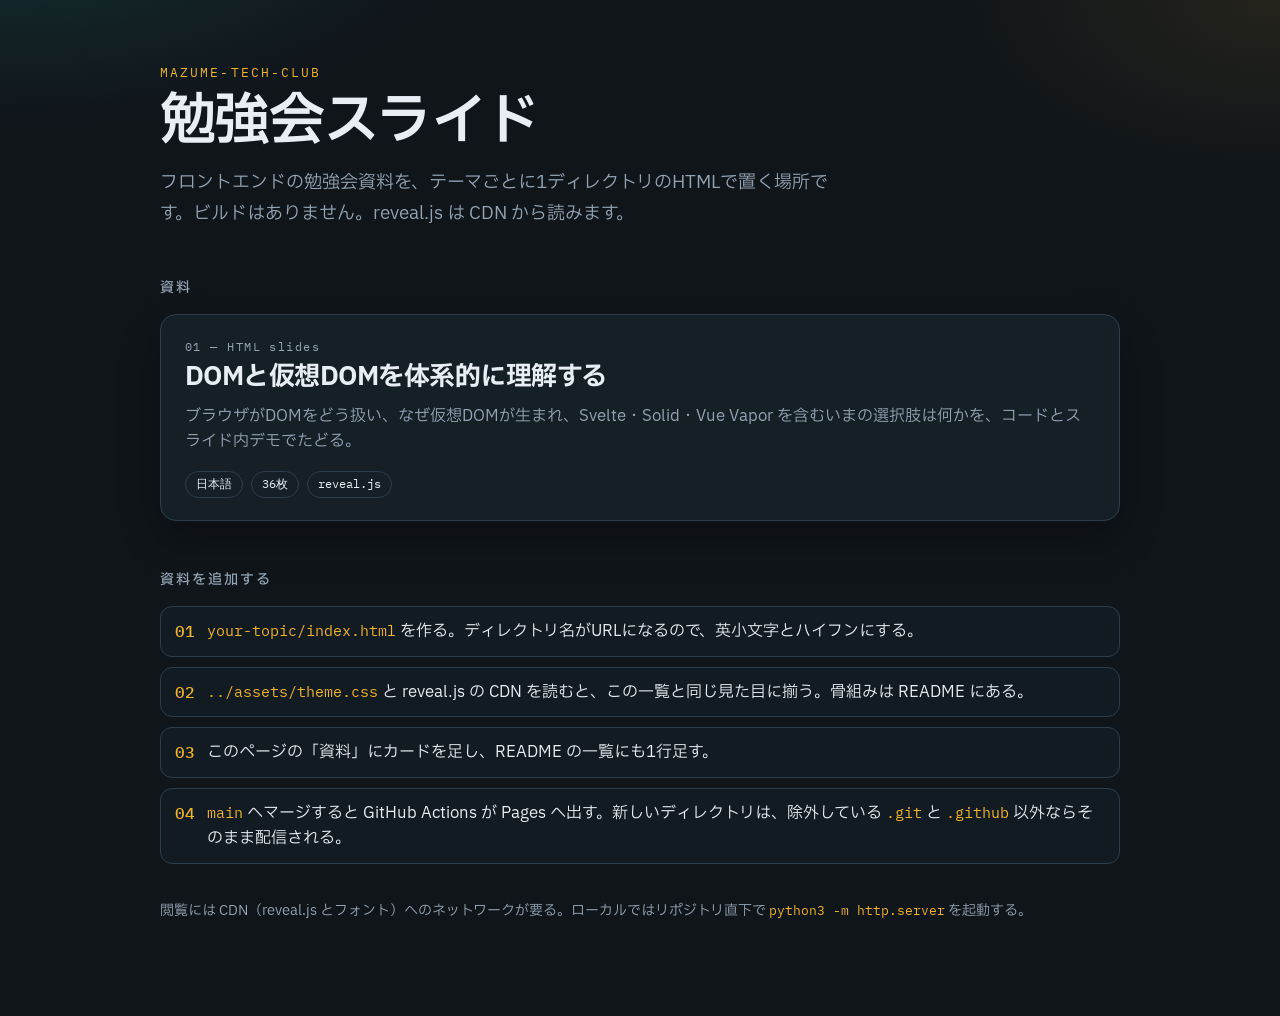
==== index.html @ 7d60ec31 "DOMと仮想DOMの勉強会スライドを追加する 資料ごとのディレクトリ、一覧ページ、GitHub Pages用の静的配信ワークフローを置く。  Co-authored-by: Mun-Y <M-Yana" ====
<!DOCTYPE html>
<html lang="ja">
  <head>
    <meta charset="utf-8" />
    <meta name="viewport" content="width=device-width, initial-scale=1" />
    <title>勉強会スライド — mazume-tech-club</title>
    <meta
      name="description"
      content="mazume-tech-club の勉強会スライド一覧。資料ごとにディレクトリを分けた静的HTMLです。"
    />
    <link rel="icon" href="assets/favicon.svg" type="image/svg+xml" />
    <link rel="preconnect" href="https://fonts.googleapis.com" />
    <link rel="preconnect" href="https://fonts.gstatic.com" crossorigin />
    <link
      href="https://fonts.googleapis.com/css2?family=IBM+Plex+Mono:wght@400;500;600&family=IBM+Plex+Sans+JP:wght@400;500;600;700&display=swap"
      rel="stylesheet"
    />
    <link rel="stylesheet" href="assets/theme.css" />
  </head>
  <body class="catalog">
    <div class="catalog-wrap">
      <p class="brand">mazume-tech-club</p>
      <h1>勉強会スライド</h1>
      <p class="lede">
        フロントエンドの勉強会資料を、テーマごとに1ディレクトリのHTMLで置く場所です。ビルドはありません。reveal.js
        は CDN から読みます。
      </p>

      <h2>資料</h2>
      <a class="card" href="dom-virtual-dom/">
        <p class="card-kicker">01 — HTML slides</p>
        <h3>DOMと仮想DOMを体系的に理解する</h3>
        <p>
          ブラウザがDOMをどう扱い、なぜ仮想DOMが生まれ、Svelte・Solid・Vue Vapor
          を含むいまの選択肢は何かを、コードとスライド内デモでたどる。
        </p>
        <div class="card-meta">
          <span class="chip">日本語</span>
          <span class="chip">36枚</span>
          <span class="chip">reveal.js</span>
        </div>
      </a>

      <h2>資料を追加する</h2>
      <ol class="steps">
        <li>
          <b>01</b>
          <span>
            <code>your-topic/index.html</code> を作る。ディレクトリ名がURLになるので、英小文字とハイフンにする。
          </span>
        </li>
        <li>
          <b>02</b>
          <span>
            <code>../assets/theme.css</code> と reveal.js の CDN を読むと、この一覧と同じ見た目に揃う。骨組みは README にある。
          </span>
        </li>
        <li>
          <b>03</b>
          <span>このページの「資料」にカードを足し、README の一覧にも1行足す。</span>
        </li>
        <li>
          <b>04</b>
          <span>
            <code>main</code> へマージすると GitHub Actions が Pages へ出す。新しいディレクトリは、除外している
            <code>.git</code> と <code>.github</code> 以外ならそのまま配信される。
          </span>
        </li>
      </ol>

      <p class="catalog-foot">
        閲覧には CDN（reveal.js とフォント）へのネットワークが要る。ローカルではリポジトリ直下で
        <code>python3 -m http.server</code> を起動する。
      </p>
    </div>
  </body>
</html>
---- assets/theme.css ----
:root {
  --bg: #10151a;
  --bg-raise: #172128;
  --text: #e7eef4;
  --muted: #93a4b4;
  --line: #2c3e4b;
  --amber: #f0b429;
  --teal: #2ec4b6;
  --coral: #ff7a59;
  --violet: #c3b4ff;
  --code: #10181e;
  --ink: #1c1404;
  --shadow: 0 18px 40px rgba(0, 0, 0, 0.28);
  color-scheme: dark;
}

* { box-sizing: border-box; }

html, body { margin: 0; }

body {
  background: var(--bg);
  color: var(--text);
  font-family: "IBM Plex Sans JP", "Hiragino Sans", "Noto Sans JP", sans-serif;
}

a { color: var(--teal); }

:focus-visible {
  outline: 2px solid var(--amber);
  outline-offset: 3px;
}

/* ---------- catalog ---------- */

.catalog {
  min-height: 100vh;
  background:
    radial-gradient(900px 420px at 0% -10%, rgba(46, 196, 182, 0.16), transparent 55%),
    radial-gradient(680px 360px at 100% 0%, rgba(240, 180, 41, 0.09), transparent 50%),
    var(--bg);
}

.catalog-wrap {
  width: min(960px, calc(100% - 40px));
  margin: 0 auto;
  padding: 64px 0 80px;
}

.brand {
  margin: 0 0 8px;
  font-family: "IBM Plex Mono", ui-monospace, monospace;
  font-size: 13px;
  letter-spacing: 0.16em;
  text-transform: uppercase;
  color: var(--amber);
}

.catalog h1 {
  margin: 0 0 12px;
  font-size: clamp(36px, 5vw, 56px);
  line-height: 1.2;
  letter-spacing: -0.03em;
  font-weight: 600;
}

.lede {
  max-width: 42rem;
  margin: 0;
  color: var(--muted);
  font-size: 18px;
  line-height: 1.7;
}

.catalog h2 {
  margin: 48px 0 16px;
  font-size: 14px;
  letter-spacing: 0.14em;
  text-transform: uppercase;
  color: var(--muted);
  font-weight: 500;
}

.card {
  display: block;
  text-decoration: none;
  color: inherit;
  background: rgba(23, 33, 40, 0.86);
  border: 1px solid var(--line);
  border-radius: 16px;
  padding: 22px 24px;
  box-shadow: var(--shadow);
}

.card:hover { border-color: var(--teal); }

.card-kicker {
  margin: 0 0 8px;
  font-family: "IBM Plex Mono", ui-monospace, monospace;
  font-size: 12px;
  letter-spacing: 0.12em;
  color: var(--teal);
}

.card h3 {
  margin: 0 0 8px;
  font-size: 26px;
  letter-spacing: -0.02em;
}

.card p { margin: 0; color: var(--muted); line-height: 1.6; }

.card-meta {
  display: flex;
  flex-wrap: wrap;
  gap: 8px;
  margin-top: 16px;
}

.chip {
  font-family: "IBM Plex Mono", ui-monospace, monospace;
  font-size: 12px;
  color: var(--text);
  border: 1px solid var(--line);
  border-radius: 999px;
  padding: 4px 10px;
}

.steps {
  margin: 0;
  padding: 0;
  list-style: none;
  display: grid;
  gap: 10px;
}

.steps li {
  display: grid;
  grid-template-columns: auto 1fr;
  gap: 12px;
  align-items: start;
  background: rgba(23, 33, 40, 0.55);
  border: 1px solid var(--line);
  border-radius: 12px;
  padding: 12px 14px;
  line-height: 1.55;
}

.steps b {
  font-family: "IBM Plex Mono", ui-monospace, monospace;
  color: var(--amber);
  font-weight: 500;
}

.catalog code, .steps code {
  font-family: "IBM Plex Mono", ui-monospace, monospace;
  font-size: 0.92em;
  color: var(--amber);
}

.catalog-foot {
  margin-top: 36px;
  color: var(--muted);
  font-size: 14px;
  line-height: 1.6;
}

/* ---------- deck ---------- */

.deck .reveal {
  font-family: "IBM Plex Sans JP", "Hiragino Sans", "Noto Sans JP", sans-serif;
  color: var(--text);
  background:
    radial-gradient(900px 420px at 0% -10%, rgba(46, 196, 182, 0.14), transparent 55%),
    radial-gradient(700px 380px at 100% 0%, rgba(240, 180, 41, 0.08), transparent 50%),
    var(--bg);
}

.deck .reveal .slides { text-align: left; }

.deck .reveal .slides section {
  position: relative;
  padding: 36px 52px 32px;
  box-sizing: border-box;
}

.deck .reveal .slides section::before {
  content: "";
  position: absolute;
  left: 0;
  right: 0;
  top: 0;
  height: 3px;
  background: linear-gradient(90deg, var(--teal), var(--amber));
}

.deck .reveal h1,
.deck .reveal h2,
.deck .reveal h3 {
  margin: 0 0 14px;
  font-family: inherit;
  font-weight: 600;
  letter-spacing: -0.03em;
  text-transform: none;
  color: var(--text);
  line-height: 1.25;
}

.deck .reveal h1 { font-size: 52px; }
.deck .reveal h2 { font-size: 34px; }
.deck .reveal h3 { font-size: 18px; margin: 0 0 8px; color: var(--text); }

.deck .reveal p,
.deck .reveal li {
  font-size: 22px;
  line-height: 1.45;
}

.deck .reveal ul,
.deck .reveal ol {
  display: block;
  margin: 0;
  padding-left: 1.15em;
}

.deck .reveal li { margin: 0.22em 0; }
.deck .reveal li + li { margin-top: 0.28em; }

.deck .reveal section.dense p,
.deck .reveal section.dense li,
.deck .reveal section.dense td,
.deck .reveal section.dense th {
  font-size: 17px;
  line-height: 1.4;
}

.deck .reveal section.dense h2 { font-size: 30px; margin-bottom: 10px; }

.kicker {
  margin: 0 0 8px;
  font-family: "IBM Plex Mono", ui-monospace, monospace;
  font-size: 13px;
  letter-spacing: 0.14em;
  text-transform: uppercase;
  color: var(--amber);
}

.kicker span { color: var(--teal); margin-right: 8px; }

.small, .source {
  font-size: 15px !important;
  line-height: 1.45 !important;
  color: var(--muted);
}

.source { margin-top: 10px; }

.deck .reveal strong { color: white; font-weight: 600; }

.deck .reveal :not(pre) > code {
  font-family: "IBM Plex Mono", ui-monospace, monospace;
  font-size: 0.84em;
  color: var(--amber);
  background: rgba(240, 180, 41, 0.08);
  padding: 0.05em 0.35em;
  border-radius: 4px;
}

.cols {
  display: grid;
  grid-template-columns: 1fr 1fr;
  gap: 22px;
  align-items: start;
  min-height: 0;
}

.cols-3 {
  display: grid;
  grid-template-columns: repeat(3, 1fr);
  gap: 14px;
}

.stack { display: grid; gap: 10px; }

.callout {
  margin: 12px 0 0;
  border-left: 3px solid var(--amber);
  background: rgba(240, 180, 41, 0.07);
  padding: 10px 14px;
  border-radius: 0 10px 10px 0;
  font-size: 18px !important;
}

.callout.teal { border-left-color: var(--teal); background: rgba(46, 196, 182, 0.08); }
.callout.coral { border-left-color: var(--coral); background: rgba(255, 122, 89, 0.08); }

.panel {
  background: rgba(16, 24, 30, 0.72);
  border: 1px solid var(--line);
  border-radius: 14px;
  padding: 14px 16px 12px;
  min-width: 0;
}

.panel.hot { border-top: 3px solid var(--coral); }
.panel.ok { border-top: 3px solid var(--teal); }
.panel.mid { border-top: 3px solid var(--amber); }
.panel.alt { border-top: 3px solid var(--violet); }

.pipe {
  list-style: none;
  display: grid;
  grid-template-columns: repeat(6, 1fr);
  gap: 10px;
  margin: 8px 0 0;
  padding: 0;
}

.pipe li {
  background: var(--bg-raise);
  border: 1px solid var(--line);
  border-top: 3px solid var(--teal);
  border-radius: 12px;
  padding: 12px 10px;
  min-height: 168px;
}

.pipe li:nth-child(4) { border-top-color: var(--amber); }
.pipe li:nth-child(5) { border-top-color: var(--coral); }
.pipe li:nth-child(6) { border-top-color: var(--violet); }

.pipe b, .pipe em, .pipe small {
  display: block;
}

.pipe b {
  margin: 8px 0 6px;
  font-size: 18px;
  font-weight: 600;
}

.pipe em {
  font-style: normal;
  color: var(--muted);
  font-size: 14px;
  line-height: 1.4;
}

.pipe small {
  margin-bottom: 2px;
  font-family: "IBM Plex Mono", ui-monospace, monospace;
  color: var(--amber);
  font-size: 12px;
}

.tree {
  font-family: "IBM Plex Mono", ui-monospace, monospace;
  font-size: 16px;
  line-height: 1.35;
}

.branch {
  margin-left: 18px;
  padding-left: 14px;
  border-left: 1px solid var(--line);
}

.node {
  display: inline-block;
  margin: 4px 0;
  padding: 3px 9px;
  border: 1px solid var(--line);
  border-radius: 8px;
  background: var(--bg-raise);
}

.node.doc { color: var(--violet); border-color: rgba(195, 180, 255, 0.45); }
.node.el { color: var(--teal); border-color: rgba(46, 196, 182, 0.45); }
.node.text { color: var(--amber); border-color: rgba(240, 180, 41, 0.45); }
.node.dim { color: var(--muted); }

.deck .reveal table {
  width: 100%;
  border-collapse: collapse;
  font-size: 18px;
  margin: 0;
}

.deck .reveal th,
.deck .reveal td {
  border-bottom: 1px solid var(--line);
  padding: 7px 8px;
  text-align: left;
  vertical-align: top;
}

.deck .reveal th {
  color: var(--amber);
  font-weight: 600;
  font-size: 14px;
  letter-spacing: 0.04em;
}

.deck .reveal pre {
  width: 100%;
  margin: 0;
  box-shadow: none;
}

.deck .reveal pre code,
.deck .reveal .hljs {
  font-family: "IBM Plex Mono", ui-monospace, monospace;
  font-size: 14.5px;
  line-height: 1.42;
  background: var(--code);
  color: #e6edf3;
  border: 1px solid #24323c;
  border-radius: 12px;
  padding: 14px 16px;
  max-height: none;
  white-space: pre;
  overflow-x: auto;
}

.deck .reveal section.dense pre code,
.deck .reveal section.dense .hljs {
  font-size: 13px;
  line-height: 1.38;
  padding: 12px 14px;
}

.checks { list-style: none; padding: 0; margin: 0; display: grid; gap: 10px; }
.checks li {
  display: grid;
  grid-template-columns: auto 1fr;
  gap: 12px;
  align-items: start;
  background: rgba(23, 33, 40, 0.65);
  border: 1px solid var(--line);
  border-radius: 12px;
  padding: 10px 14px;
  margin: 0;
}
.checks i {
  font-style: normal;
  font-family: "IBM Plex Mono", ui-monospace, monospace;
  color: var(--amber);
  font-size: 14px;
  padding-top: 4px;
}

.title-grid {
  display: grid;
  grid-template-columns: 1.35fr 0.65fr;
  gap: 28px;
  align-items: center;
  margin-top: 36px;
}

.title-slide h1 { font-size: 58px; margin-bottom: 16px; }
.title-slide .lede { font-size: 22px; color: var(--muted); max-width: 36rem; }

.title-art { width: 100%; height: auto; }

.links { list-style: none; padding: 0; margin: 0; display: grid; gap: 7px; }
.links li { margin: 0; font-size: 16px; }
.links a { text-decoration: none; }
.links a:hover { text-decoration: underline; }
.links small {
  display: block;
  color: var(--muted);
  font-family: "IBM Plex Mono", ui-monospace, monospace;
  font-size: 11px;
  line-height: 1.3;
}

.sandbox form, .controls {
  display: flex;
  gap: 8px;
  align-items: center;
}

.sandbox input[type="text"] {
  flex: 1;
  min-width: 0;
  font: inherit;
  font-size: 16px;
  color: var(--text);
  background: var(--code);
  border: 1px solid var(--line);
  border-radius: 10px;
  padding: 8px 12px;
}

.btn {
  font: inherit;
  font-size: 15px;
  font-weight: 600;
  color: var(--ink);
  background: var(--amber);
  border: 1px solid transparent;
  border-radius: 999px;
  padding: 8px 14px;
  cursor: pointer;
}

.btn.ghost {
  color: var(--text);
  background: transparent;
  border-color: var(--line);
  font-weight: 500;
}

.btn:hover { filter: brightness(1.05); }

.sandbox ul, .vlist {
  list-style: none;
  margin: 10px 0 0;
  padding: 0;
  max-height: 250px;
  overflow: auto;
}

.sandbox li {
  padding: 7px 2px;
  border-bottom: 1px solid var(--line);
  font-size: 18px;
}

.sandbox li.done {
  color: var(--muted);
  text-decoration: line-through;
}

.vrow {
  display: flex;
  align-items: center;
  gap: 10px;
  padding: 7px 2px;
  border-bottom: 1px solid var(--line);
  font-size: 18px;
}

.vid {
  width: 2.4em;
  font-family: "IBM Plex Mono", ui-monospace, monospace;
  font-size: 14px;
  color: var(--amber);
}

.vlabel { flex: 1; }

.vrow input { width: 18px; height: 18px; accent-color: var(--teal); }

.order {
  margin: 0 0 10px;
  font-family: "IBM Plex Mono", ui-monospace, monospace;
  font-size: 14px !important;
  color: var(--muted);
}

.deck .reveal .progress { height: 4px; color: var(--amber); }
.deck .reveal .progress span { background: var(--amber); }
.deck .reveal .slide-number {
  background: transparent;
  font-family: "IBM Plex Mono", ui-monospace, monospace;
  font-size: 14px;
  color: var(--muted);
}
.deck .reveal .controls { color: var(--teal); }

@media (max-width: 720px) {
  .catalog-wrap { width: min(960px, calc(100% - 28px)); padding-top: 36px; }
  .title-grid, .cols, .cols-3, .pipe { grid-template-columns: 1fr; }
}
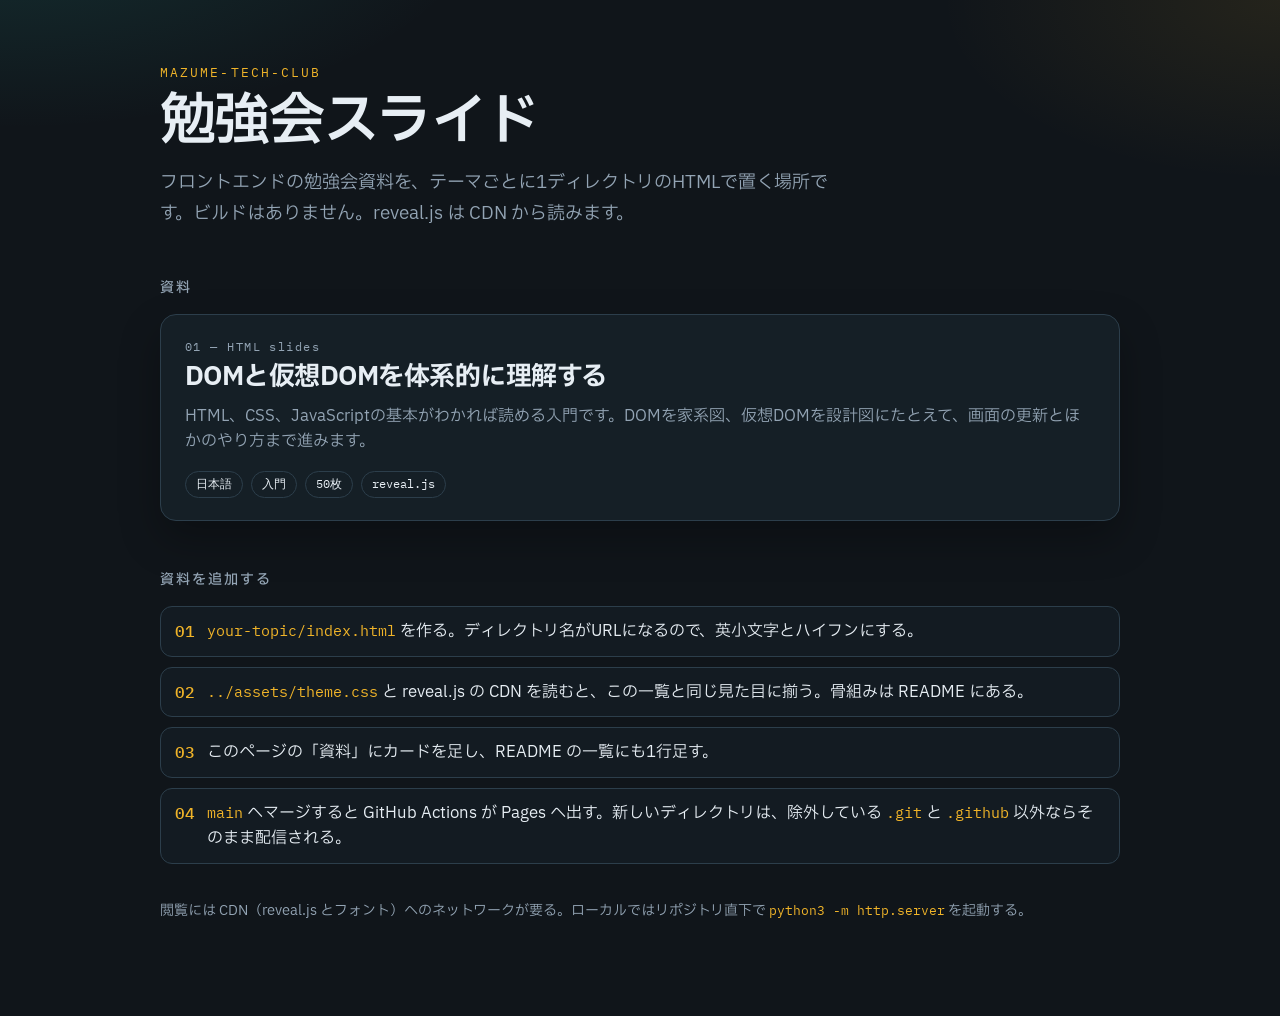
==== commit be630f6d: "初心者向けにDOMスライドの言葉と構成を直す 1枚1メッセージにし、用語は初出で日常の言葉に言い換える。デモの直前に、押すと何が見えるかを置く。  Co-authored-by: Mun-Y <M-Y" ====
--- a/index.html
+++ b/index.html
@@ -31,12 +31,12 @@
         <p class="card-kicker">01 — HTML slides</p>
         <h3>DOMと仮想DOMを体系的に理解する</h3>
         <p>
-          ブラウザがDOMをどう扱い、なぜ仮想DOMが生まれ、Svelte・Solid・Vue Vapor
-          を含むいまの選択肢は何かを、コードとスライド内デモでたどる。
+          HTML、CSS、JavaScriptの基本がわかれば読める入門です。DOMを家系図、仮想DOMを設計図にたとえて、画面の更新とほかのやり方まで進みます。
         </p>
         <div class="card-meta">
           <span class="chip">日本語</span>
-          <span class="chip">36枚</span>
+          <span class="chip">入門</span>
+          <span class="chip">50枚</span>
           <span class="chip">reveal.js</span>
         </div>
       </a>
--- a/assets/theme.css
+++ b/assets/theme.css
@@ -179,7 +179,6 @@
 .deck .reveal .slides { text-align: left; }
 
 .deck .reveal .slides section {
-  position: relative;
   padding: 36px 52px 32px;
   box-sizing: border-box;
 }
@@ -218,9 +217,43 @@
 
 .deck .reveal ul,
 .deck .reveal ol {
-  display: block;
+  margin: 0.15em 0 0.15em 1.05em;
+  padding: 0;
+}
+
+.deck .reveal .pipe,
+.deck .reveal .checks,
+.deck .reveal .links,
+.deck .reveal .vlist,
+.deck .reveal .sandbox ul {
   margin: 0;
-  padding-left: 1.15em;
+  padding: 0;
+  list-style: none;
+}
+
+.deck .reveal .vlist,
+.deck .reveal .sandbox ul {
+  margin-top: 8px;
+}
+
+.deck .reveal .pipe {
+  display: grid;
+  grid-template-columns: repeat(6, minmax(0, 1fr));
+  gap: 10px;
+  margin-top: 8px;
+}
+
+.deck .reveal .checks {
+  display: grid;
+  gap: 10px;
+}
+
+.deck .reveal .pipe li,
+.deck .reveal .checks li,
+.deck .reveal .links li,
+.deck .reveal .vlist li,
+.deck .reveal .sandbox li {
+  margin: 0;
 }
 
 .deck .reveal li { margin: 0.22em 0; }
@@ -292,6 +325,26 @@
 }
 
 .callout.teal { border-left-color: var(--teal); background: rgba(46, 196, 182, 0.08); }
+
+.deck .reveal .analogy {
+  margin: 12px 0 0;
+  padding: 16px 18px;
+  border-radius: 14px;
+  background: rgba(46, 196, 182, 0.08);
+  border: 1px solid rgba(46, 196, 182, 0.35);
+  font-size: 26px !important;
+  line-height: 1.45 !important;
+}
+
+.deck .reveal .analogy b {
+  display: block;
+  margin-bottom: 6px;
+  color: var(--teal);
+  font-family: "IBM Plex Mono", ui-monospace, monospace;
+  font-size: 13px;
+  font-weight: 500;
+  letter-spacing: 0.14em;
+}
 .callout.coral { border-left-color: var(--coral); background: rgba(255, 122, 89, 0.08); }
 
 .panel {
@@ -309,11 +362,6 @@
 
 .pipe {
   list-style: none;
-  display: grid;
-  grid-template-columns: repeat(6, 1fr);
-  gap: 10px;
-  margin: 8px 0 0;
-  padding: 0;
 }
 
 .pipe li {
@@ -429,7 +477,7 @@
   padding: 12px 14px;
 }
 
-.checks { list-style: none; padding: 0; margin: 0; display: grid; gap: 10px; }
+.checks { list-style: none; }
 .checks li {
   display: grid;
   grid-template-columns: auto 1fr;
@@ -462,7 +510,7 @@
 
 .title-art { width: 100%; height: auto; }
 
-.links { list-style: none; padding: 0; margin: 0; display: grid; gap: 7px; }
+.links { display: grid; gap: 7px; }
 .links li { margin: 0; font-size: 16px; }
 .links a { text-decoration: none; }
 .links a:hover { text-decoration: underline; }
@@ -571,5 +619,4 @@
 
 @media (max-width: 720px) {
   .catalog-wrap { width: min(960px, calc(100% - 28px)); padding-top: 36px; }
-  .title-grid, .cols, .cols-3, .pipe { grid-template-columns: 1fr; }
-}
+}
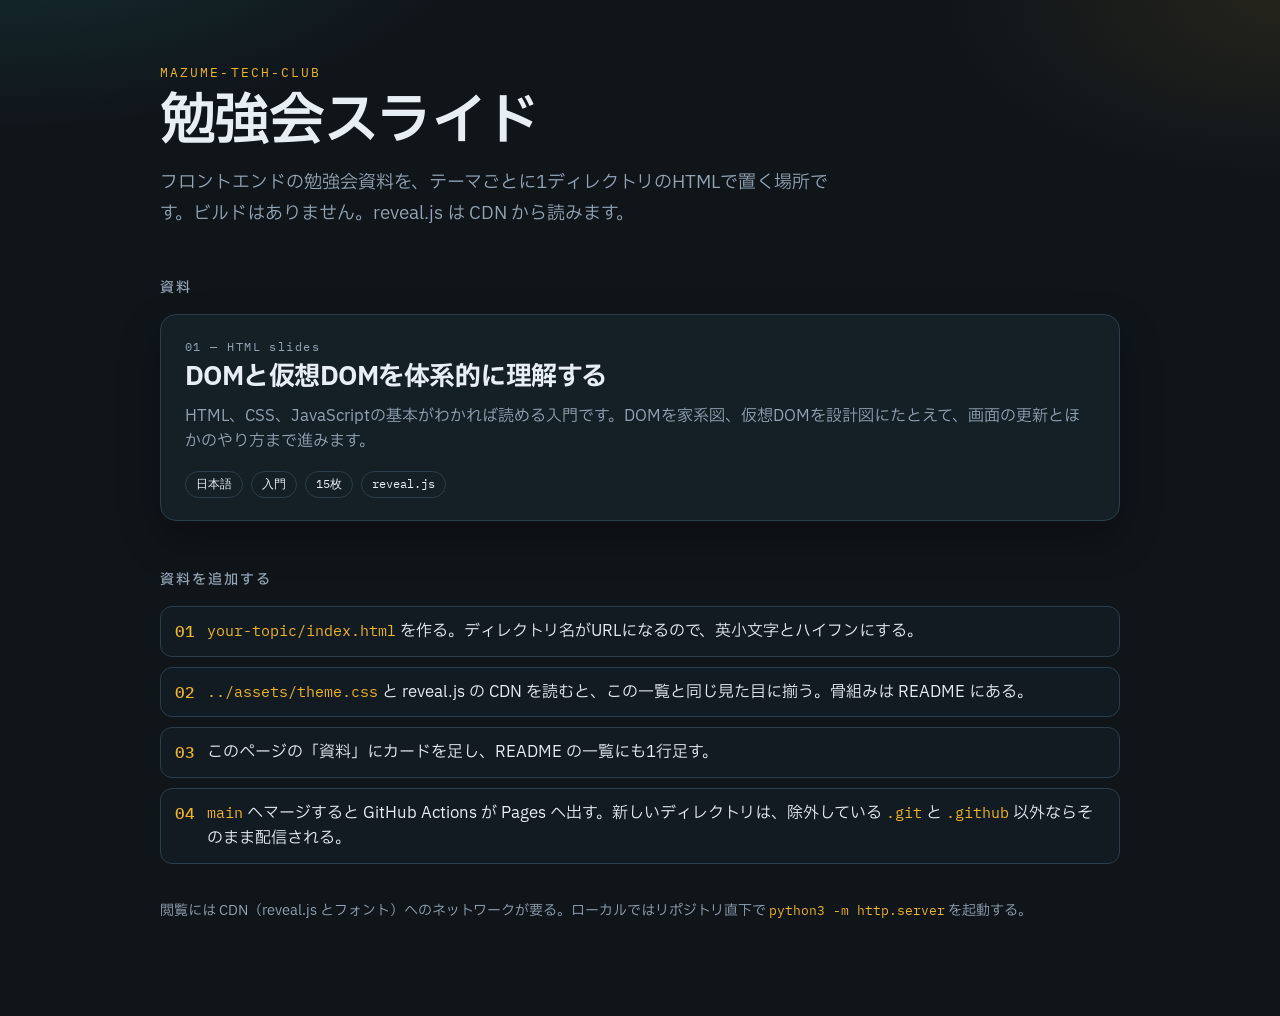
==== commit 36aacc79: "DOMスライドを15枚に絞る 家系図、描画、手作業のつらさ、設計図、key、速さ、ほかの方式、まとめだけを残し、2つのデモは説明と同じ流れに置いた。  Co-authored-by: Mun-Y <M" ====
--- a/index.html
+++ b/index.html
@@ -36,7 +36,7 @@
         <div class="card-meta">
           <span class="chip">日本語</span>
           <span class="chip">入門</span>
-          <span class="chip">50枚</span>
+          <span class="chip">15枚</span>
           <span class="chip">reveal.js</span>
         </div>
       </a>
